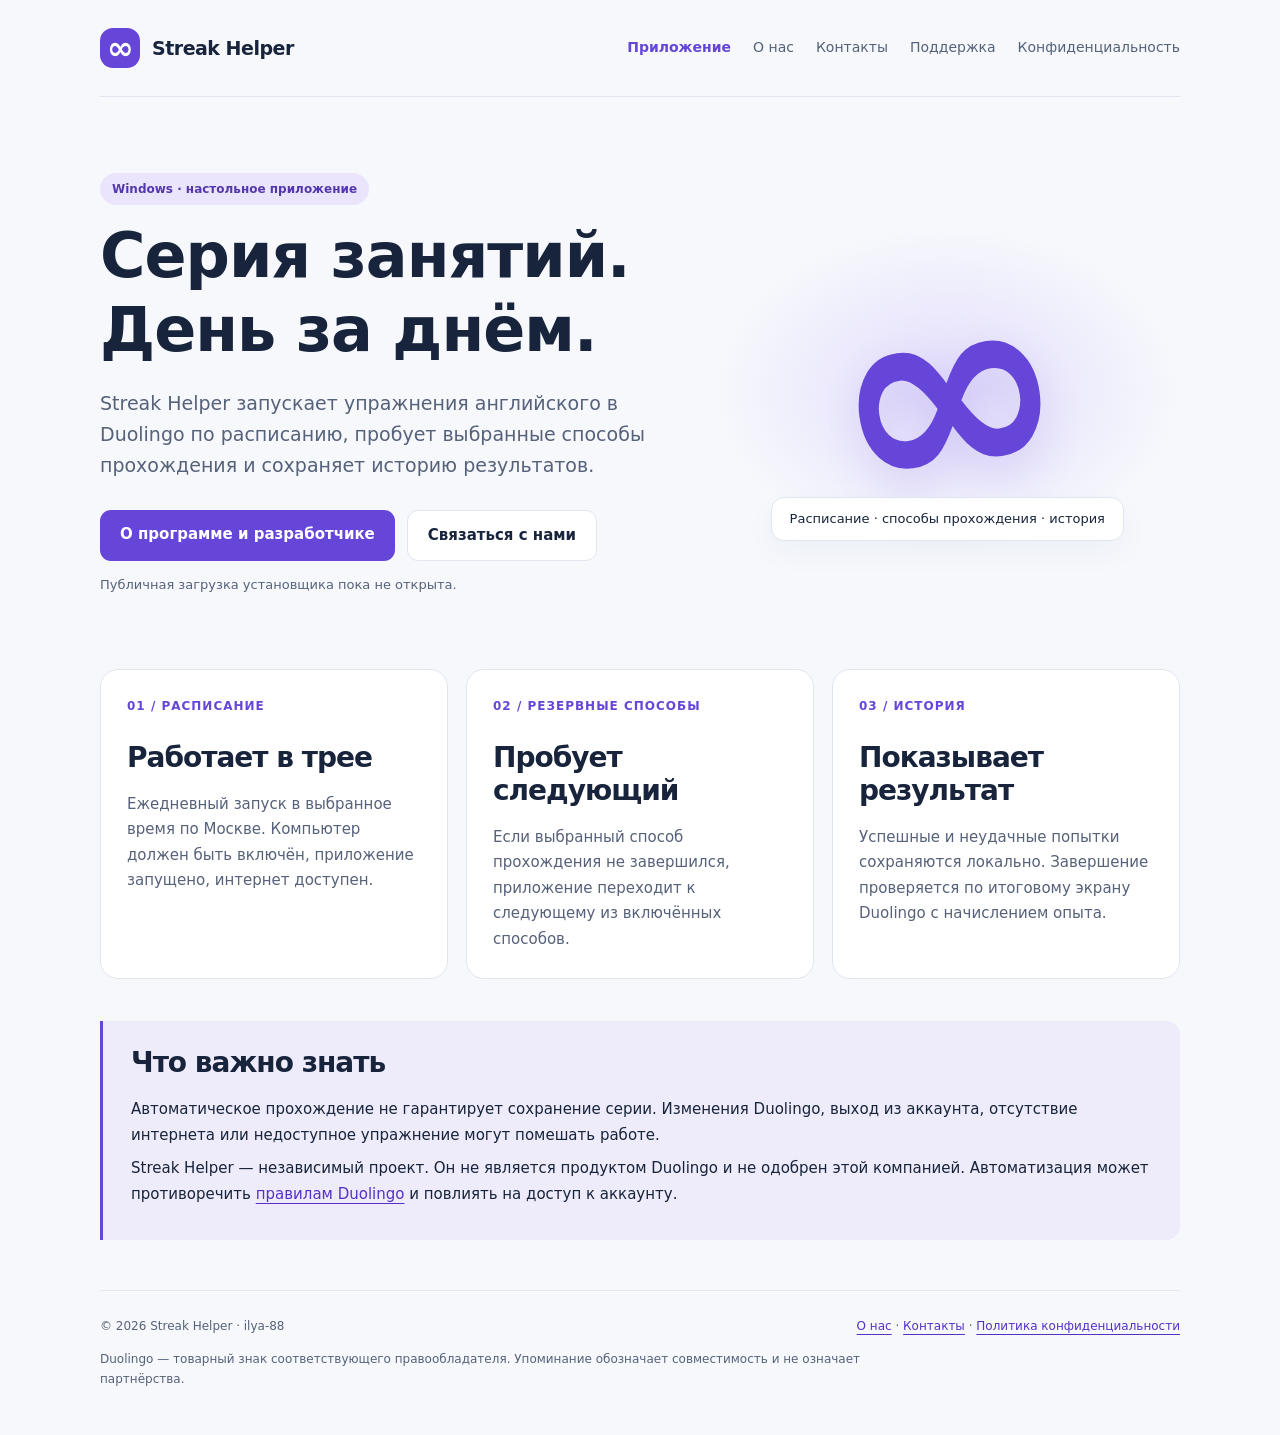
==== index.html @ e92014e6 "Publish Streak Helper website with About and Contacts" ====
<!doctype html>
<html lang="ru">
<head>
  <meta charset="utf-8">
  <meta name="viewport" content="width=device-width, initial-scale=1">
  <meta name="description" content="Streak Helper — настольный помощник для занятий английским в Duolingo. О программе, разработчике и способах связи.">
  <meta name="theme-color" content="#6646d8">
  <title>Streak Helper — помощник для ежедневных занятий</title>
  <link rel="stylesheet" href="styles.css">
</head>
<body>
  <a class="skip" href="#main">К содержимому</a>
  <header class="top">
    <a class="brand" href="./"><span class="mark" aria-hidden="true">∞</span>Streak Helper</a>
    <nav aria-label="Основная навигация">
      <a href="./" aria-current="page">Приложение</a>
      <a href="about.html">О нас</a>
      <a href="contacts.html">Контакты</a>
      <a href="support.html">Поддержка</a>
      <a href="privacy.html">Конфиденциальность</a>
    </nav>
  </header>
  <main id="main">
    <section class="hero">
      <div>
        <span class="pill">Windows · настольное приложение</span>
        <h1>Серия занятий.<br>День за днём.</h1>
        <p class="lead">Streak Helper запускает упражнения английского в Duolingo по расписанию, пробует выбранные способы прохождения и сохраняет историю результатов.</p>
        <div class="actions">
          <a class="button" href="about.html">О программе и разработчике</a>
          <a class="button secondary" href="contacts.html">Связаться с нами</a>
        </div>
        <p class="small">Публичная загрузка установщика пока не открыта.</p>
      </div>
      <div class="art" aria-hidden="true"><span class="infinity">∞</span><span class="art-label">Расписание · способы прохождения · история</span></div>
    </section>
    <section class="grid" aria-label="Возможности приложения">
      <article class="card"><span class="number">01 / РАСПИСАНИЕ</span><h2>Работает в трее</h2><p>Ежедневный запуск в выбранное время по Москве. Компьютер должен быть включён, приложение запущено, интернет доступен.</p></article>
      <article class="card"><span class="number">02 / РЕЗЕРВНЫЕ СПОСОБЫ</span><h2>Пробует следующий</h2><p>Если выбранный способ прохождения не завершился, приложение переходит к следующему из включённых способов.</p></article>
      <article class="card"><span class="number">03 / ИСТОРИЯ</span><h2>Показывает результат</h2><p>Успешные и неудачные попытки сохраняются локально. Завершение проверяется по итоговому экрану Duolingo с начислением опыта.</p></article>
    </section>
    <section class="notice" aria-labelledby="limits">
      <h2 id="limits">Что важно знать</h2>
      <p>Автоматическое прохождение не гарантирует сохранение серии. Изменения Duolingo, выход из аккаунта, отсутствие интернета или недоступное упражнение могут помешать работе.</p>
      <p>Streak Helper — независимый проект. Он не является продуктом Duolingo и не одобрен этой компанией. Автоматизация может противоречить <a href="https://www.duolingo.com/guidelines">правилам Duolingo</a> и повлиять на доступ к аккаунту.</p>
    </section>
  </main>
  <footer>
    <div class="footer-row"><span>© 2026 Streak Helper · ilya-88</span><span><a href="about.html">О нас</a> · <a href="contacts.html">Контакты</a> · <a href="privacy.html">Политика конфиденциальности</a></span></div>
    <p>Duolingo — товарный знак соответствующего правообладателя. Упоминание обозначает совместимость и не означает партнёрства.</p>
  </footer>
</body>
</html>
---- styles.css ----
:root{color-scheme:light;--ink:#17243b;--muted:#56617a;--line:#e0e6f0;--accent:#6646d8;--paper:#f6f8fc;--white:#fff}*{box-sizing:border-box}html{scroll-behavior:smooth}body{margin:0;background:var(--paper);color:var(--ink);font:17px/1.7 system-ui,-apple-system,BlinkMacSystemFont,"Segoe UI",sans-serif}a{color:#5531c6;text-underline-offset:4px}a:hover{color:#35179a}a:focus-visible,summary:focus-visible{outline:3px solid #9079e8;outline-offset:5px}header,main,footer{width:min(1080px,calc(100% - 48px));margin:auto}.top{display:flex;align-items:center;justify-content:space-between;gap:24px;padding:28px 0;border-bottom:1px solid var(--line)}.brand{display:inline-flex;align-items:center;gap:12px;color:var(--ink);font-size:19px;font-weight:750;letter-spacing:-.5px;text-decoration:none}.mark{display:inline-grid;place-items:center;width:40px;height:40px;border-radius:13px;background:var(--accent);color:white;font-size:32px;line-height:1}nav{display:flex;flex-wrap:wrap;gap:22px;font-size:14px}nav a{color:var(--muted);text-decoration:none}nav a[aria-current=page]{color:var(--accent);font-weight:700}.hero{display:grid;grid-template-columns:1.2fr 1fr;align-items:center;gap:56px;padding:76px 0 60px}.eyebrow{text-transform:uppercase;letter-spacing:2px;color:var(--accent);font-size:12px;font-weight:800}h1,h2,h3{line-height:1.18;letter-spacing:-1px}h1{font-size:clamp(36px,5vw,62px);margin:14px 0 22px}h2{font-size:28px;margin:0 0 18px}h3{font-size:20px;margin:0 0 12px;letter-spacing:-.4px}.lead{font-size:19px;color:var(--muted);line-height:1.65}.pill{display:inline-flex;padding:6px 12px;background:#eae5fc;color:#5537ad;border-radius:99px;font-size:12px;font-weight:700}.actions{display:flex;gap:12px;flex-wrap:wrap;margin:28px 0 12px}.button{display:inline-block;background:var(--accent);color:white;padding:12px 20px;border-radius:11px;text-decoration:none;font-weight:650;font-size:15px}.button:hover{background:#5133ba;color:white}.button.secondary{background:#fff;color:var(--ink);border:1px solid var(--line)}.small{font-size:13px;color:var(--muted)}.art{min-height:330px;display:flex;align-items:center;justify-content:center;position:relative;background:radial-gradient(ellipse,#e2dcfc,transparent 70%)}.infinity{font-size:clamp(160px,24vw,280px);font-weight:600;line-height:1;color:var(--accent);text-shadow:0 18px 40px #6646d82b;transform:rotate(-8deg);user-select:none}.art-label{position:absolute;bottom:15px;background:white;border:1px solid var(--line);box-shadow:0 12px 30px #24365b0a;border-radius:13px;padding:10px 18px;font-size:13px}.grid{display:grid;grid-template-columns:repeat(3,1fr);gap:18px;margin-bottom:42px}.card{background:var(--white);border:1px solid var(--line);border-radius:18px;padding:26px}.card p{color:var(--muted);font-size:15px;margin:0}.number{display:block;font-size:12px;letter-spacing:1px;color:var(--accent);margin-bottom:24px;font-weight:800}.notice{padding:25px 28px;border-left:3px solid var(--accent);background:#eeebfa;border-radius:0 14px 14px 0;margin:32px 0 50px}.notice p{margin:8px 0;font-size:15px}.document{max-width:820px;margin:52px auto 70px}.document h1{font-size:clamp(34px,5vw,46px)}.document h2{font-size:24px;margin-top:36px}.document h3{margin-top:22px}.document p,.document li{font-size:16px}.document li{margin-bottom:9px}.document ul,.document ol{padding-left:24px}.document table{width:100%;border-collapse:collapse;font-size:14px}.document th,.document td{text-align:left;border-bottom:1px solid var(--line);padding:14px 12px;vertical-align:top}.document th{background:#efedf9}.table-scroll{overflow:auto}code{background:#e9edf5;padding:2px 5px;border-radius:4px;font-size:.9em;overflow-wrap:anywhere}.toc{padding:22px 26px;background:white;border:1px solid var(--line);border-radius:14px}.toc a{display:inline-block;margin:5px 15px 5px 0;font-size:14px}details{background:white;border:1px solid var(--line);border-radius:12px;padding:18px 22px;margin:12px 0}summary{font-weight:650;cursor:pointer}footer{border-top:1px solid var(--line);padding:25px 0 34px;font-size:12px;color:var(--muted)}.footer-row{display:flex;justify-content:space-between;gap:16px;flex-wrap:wrap}footer p{max-width:820px}.contact-card{margin:28px 0;background:white;border:1px solid var(--line);border-radius:18px;padding:26px}.contact-card p{margin:8px 0}.skip{position:absolute;left:24px;top:-70px;background:white;padding:12px}.skip:focus{top:12px;z-index:2}@media(max-width:720px){header,main,footer{width:calc(100% - 32px)}.top{align-items:flex-start;flex-direction:column;gap:16px;padding:22px 0}nav{gap:18px;font-size:13px}.hero{grid-template-columns:1fr;gap:6px;padding:42px 0 24px}.art{min-height:210px}.infinity{font-size:210px}.art-label{bottom:0}.grid{grid-template-columns:1fr;margin-top:32px}.number{margin-bottom:12px}.document{margin-top:32px}.document th,.document td{padding:10px 8px}.notice{padding:18px 20px}}

.web-ad{padding:22px 24px;margin:36px 0;background:#fff;border:1px solid var(--line);border-radius:16px}.ad-label{display:block;margin:0 0 14px;color:var(--muted);font-size:12px;letter-spacing:.03em}.web-ad>div{min-height:250px;width:100%;overflow:hidden}.web-ad .small{margin-bottom:0}.partner-card{background:#fff9df;border:1px solid #e9d888;border-radius:16px;padding:28px;margin:36px 0}.partner-card p{max-width:760px}.partner-button{background:#ffe35a;color:#242015;border:1px solid #dfc64b}.partner-button:hover{background:#ffeb88;color:#242015}@media(max-width:720px){.web-ad,.partner-card{padding:20px}.web-ad>div{min-height:250px}}

.partner-resources{margin:42px 0}.partner-resources>p{color:var(--muted);font-size:15px}.partner-grid{display:grid;grid-template-columns:repeat(3,minmax(0,1fr));gap:18px}.partner-grid .partner-card{display:flex;flex-direction:column;margin:0;padding:24px}.partner-card h3{font-size:23px}.partner-card p{font-size:14px;line-height:1.65;flex:1}.partner-card .button{text-align:center;font-size:14px;padding:11px 12px}.partner-search{padding:26px;background:#fff;border:1px solid var(--line);border-radius:16px;margin-top:22px}.partner-search label{display:block;margin-bottom:8px;font-size:14px}.search-row{display:flex;gap:12px}.search-row input{flex:1;min-width:100px;border:1px solid #bfc8d8;border-radius:10px;padding:12px;font:inherit}.search-row button{font:inherit;border:0;cursor:pointer}@media(max-width:850px){.partner-grid{grid-template-columns:1fr}.search-row{flex-direction:column}.partner-grid .partner-card{padding:22px}}

.top{flex-wrap:wrap}.top>nav{row-gap:10px}.contact-card h2{margin-top:0}.document .notice h2{margin-top:0}
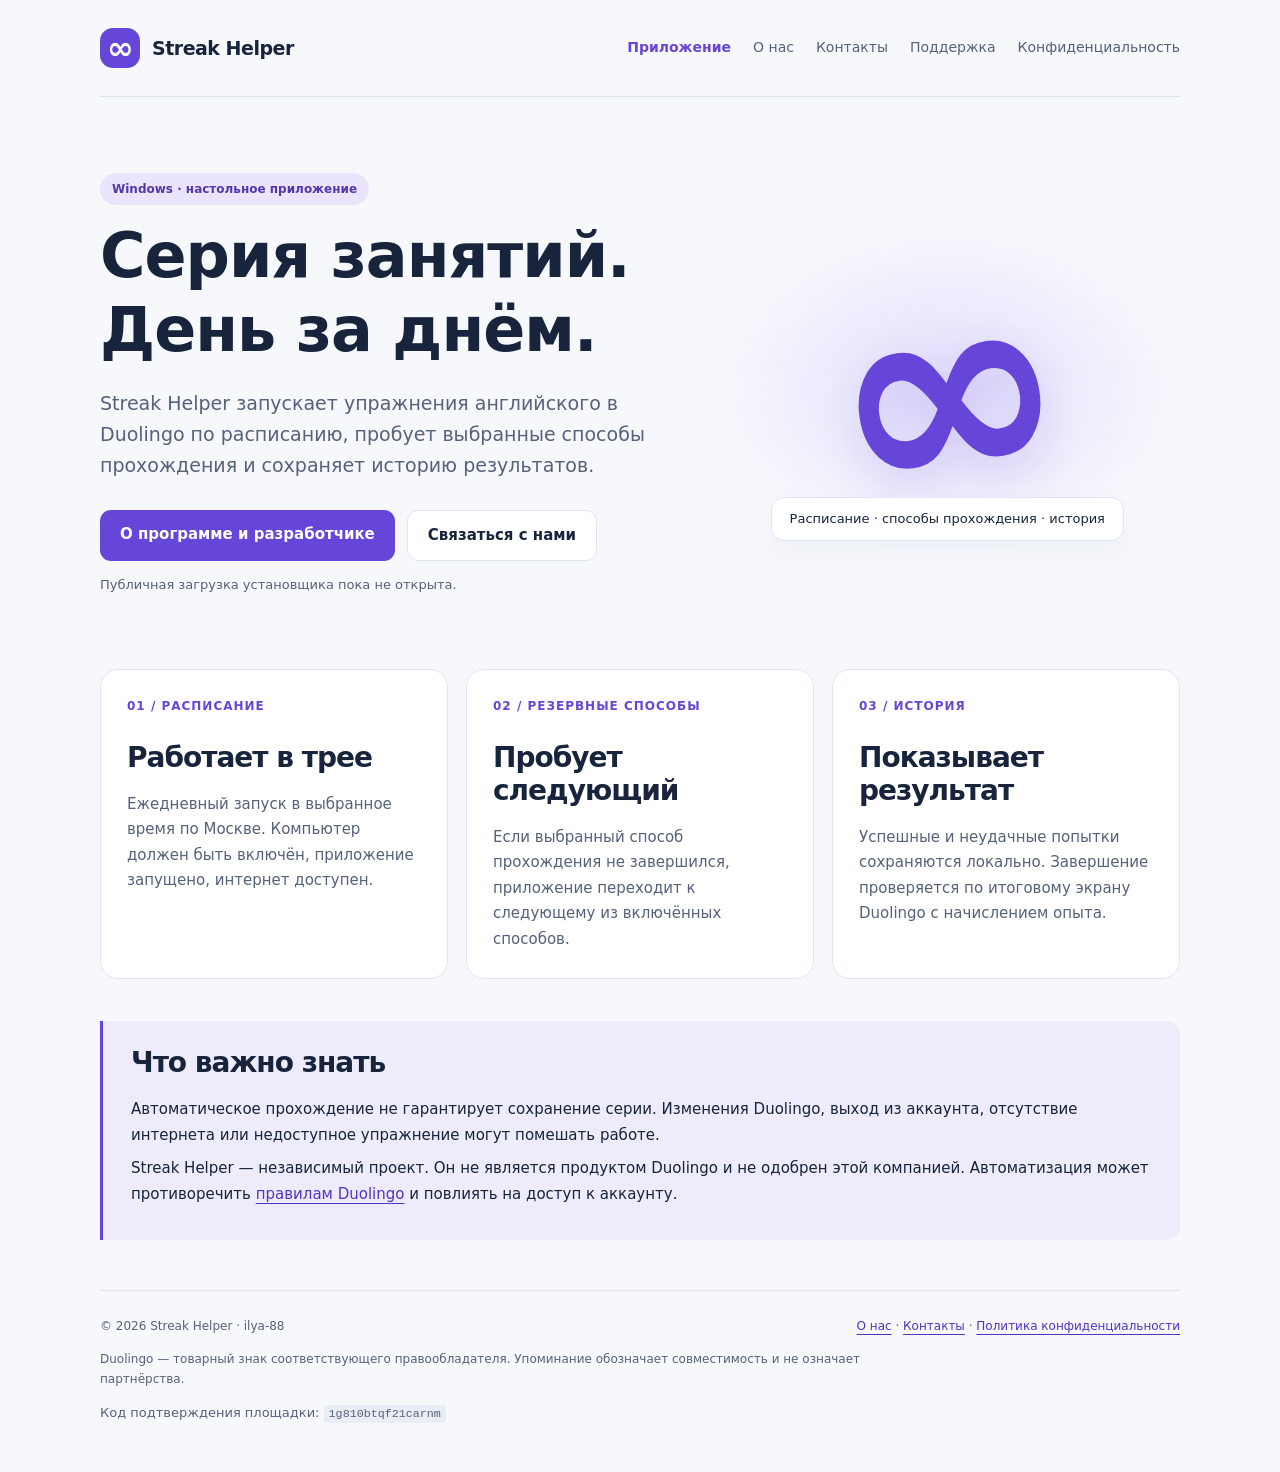
==== commit 4d562c2e: "Add site verification code" ====
--- a/index.html
+++ b/index.html
@@ -48,6 +48,7 @@
   <footer>
     <div class="footer-row"><span>© 2026 Streak Helper · ilya-88</span><span><a href="about.html">О нас</a> · <a href="contacts.html">Контакты</a> · <a href="privacy.html">Политика конфиденциальности</a></span></div>
     <p>Duolingo — товарный знак соответствующего правообладателя. Упоминание обозначает совместимость и не означает партнёрства.</p>
+    <p class="small" id="site-verification">Код подтверждения площадки: <code>1g810btqf21carnm</code></p>
   </footer>
 </body>
 </html>
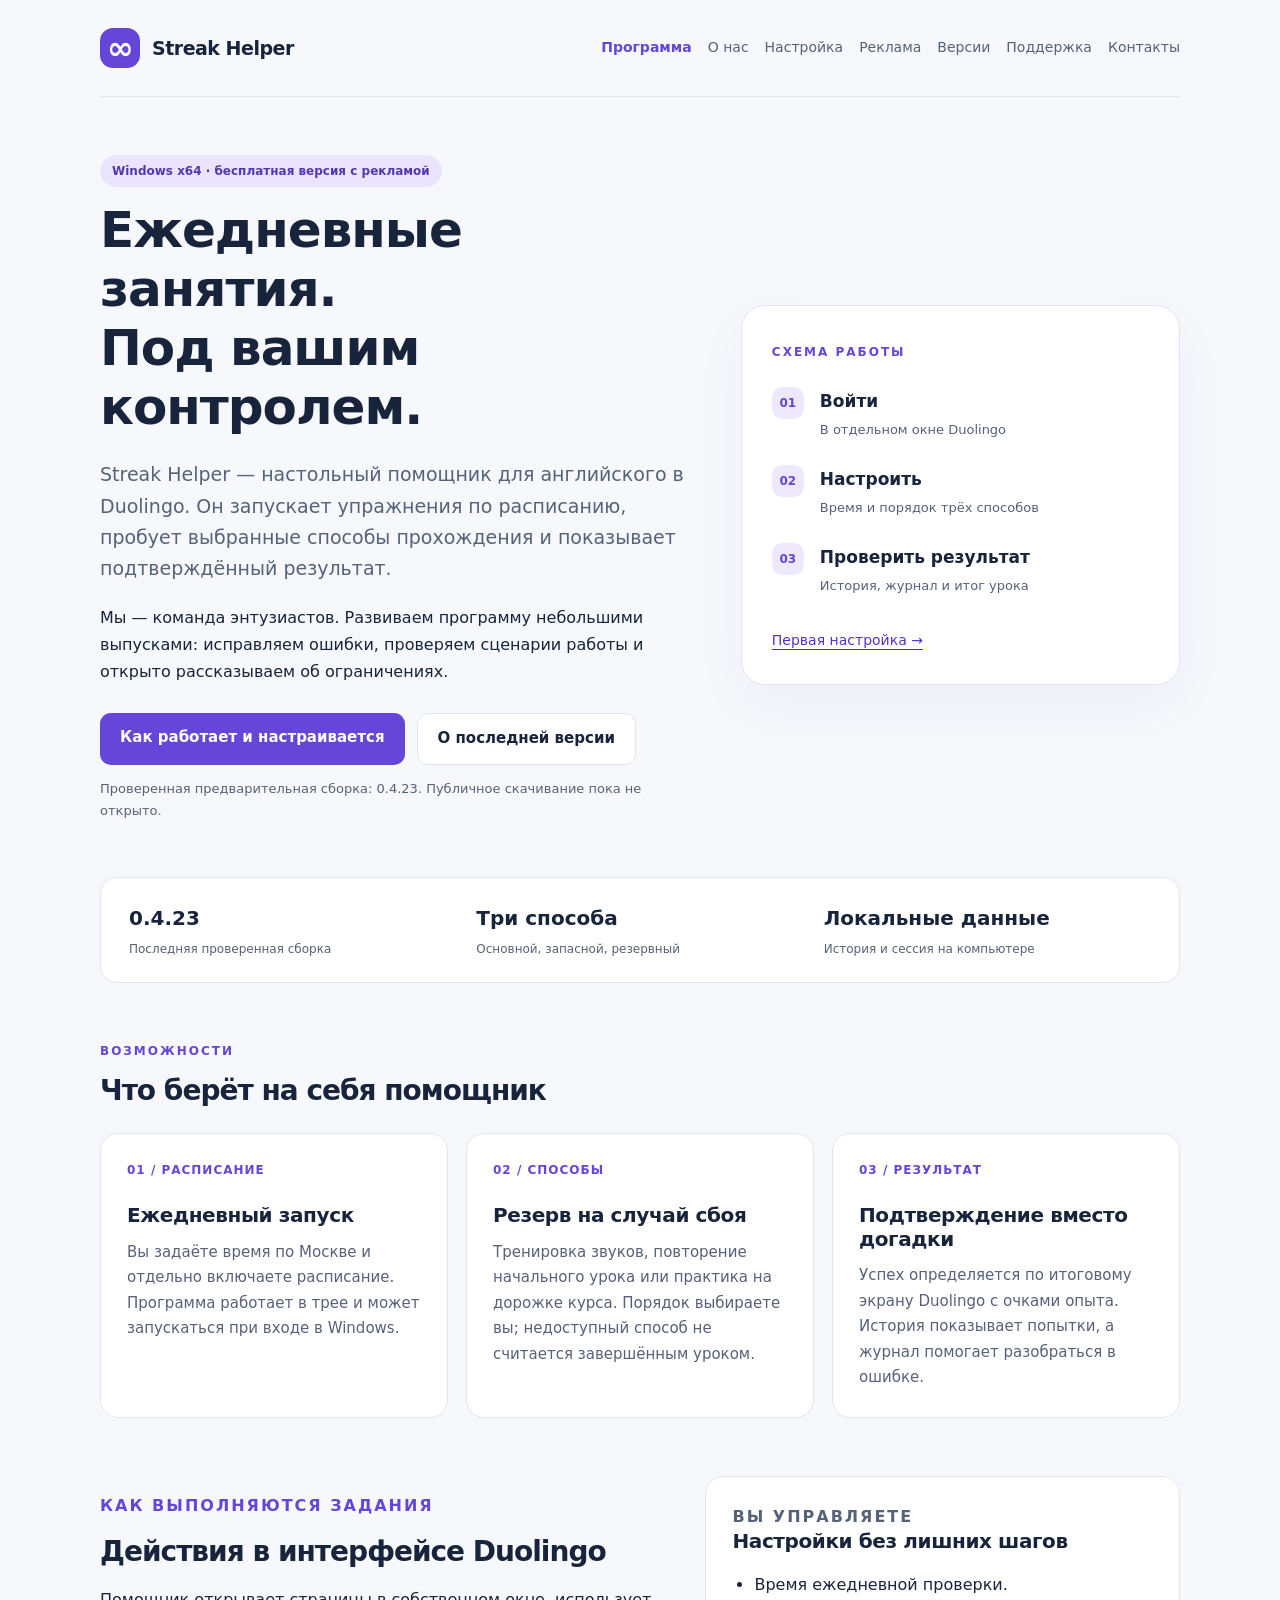
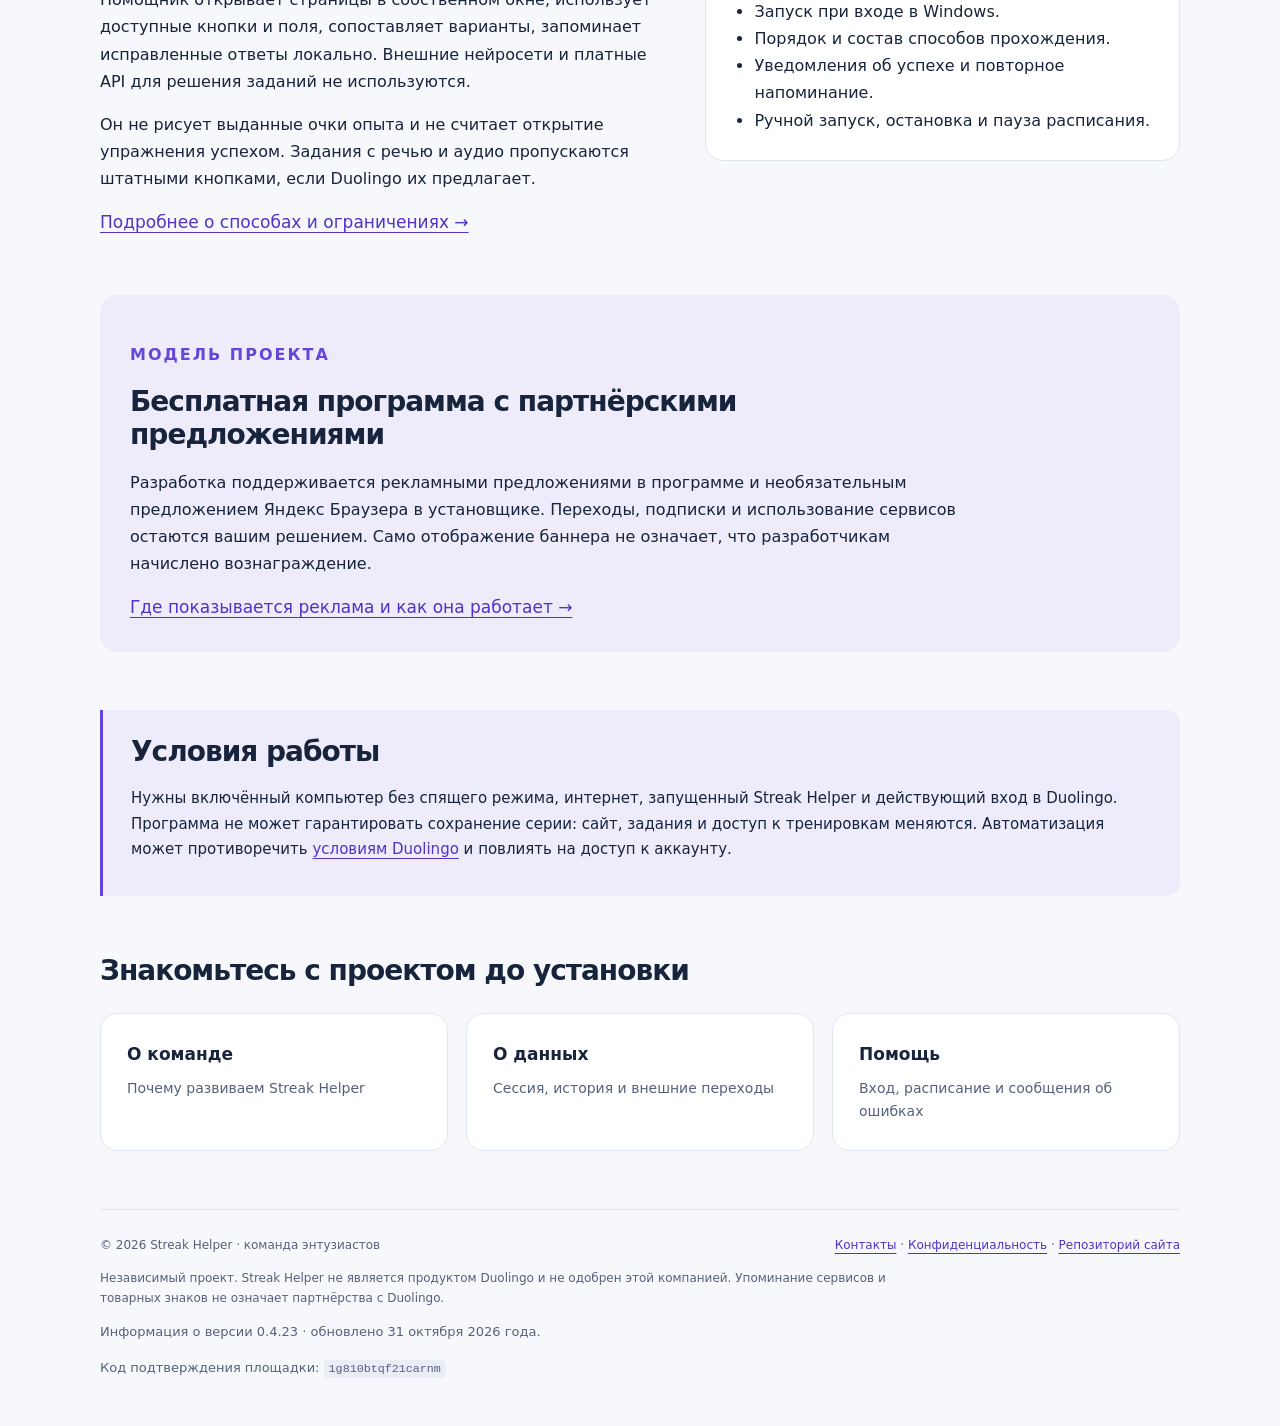
==== commit f7c3cefc: "Explain Streak Helper, setup, advertising and 0.4.23 release status Expand the project and team desc" ====
--- a/index.html
+++ b/index.html
@@ -1,54 +1,11 @@
 <!doctype html>
-<html lang="ru">
-<head>
-  <meta charset="utf-8">
-  <meta name="viewport" content="width=device-width, initial-scale=1">
-  <meta name="description" content="Streak Helper — настольный помощник для занятий английским в Duolingo. О программе, разработчике и способах связи.">
-  <meta name="theme-color" content="#6646d8">
-  <title>Streak Helper — помощник для ежедневных занятий</title>
-  <link rel="stylesheet" href="styles.css">
-</head>
-<body>
-  <a class="skip" href="#main">К содержимому</a>
-  <header class="top">
-    <a class="brand" href="./"><span class="mark" aria-hidden="true">∞</span>Streak Helper</a>
-    <nav aria-label="Основная навигация">
-      <a href="./" aria-current="page">Приложение</a>
-      <a href="about.html">О нас</a>
-      <a href="contacts.html">Контакты</a>
-      <a href="support.html">Поддержка</a>
-      <a href="privacy.html">Конфиденциальность</a>
-    </nav>
-  </header>
-  <main id="main">
-    <section class="hero">
-      <div>
-        <span class="pill">Windows · настольное приложение</span>
-        <h1>Серия занятий.<br>День за днём.</h1>
-        <p class="lead">Streak Helper запускает упражнения английского в Duolingo по расписанию, пробует выбранные способы прохождения и сохраняет историю результатов.</p>
-        <div class="actions">
-          <a class="button" href="about.html">О программе и разработчике</a>
-          <a class="button secondary" href="contacts.html">Связаться с нами</a>
-        </div>
-        <p class="small">Публичная загрузка установщика пока не открыта.</p>
-      </div>
-      <div class="art" aria-hidden="true"><span class="infinity">∞</span><span class="art-label">Расписание · способы прохождения · история</span></div>
-    </section>
-    <section class="grid" aria-label="Возможности приложения">
-      <article class="card"><span class="number">01 / РАСПИСАНИЕ</span><h2>Работает в трее</h2><p>Ежедневный запуск в выбранное время по Москве. Компьютер должен быть включён, приложение запущено, интернет доступен.</p></article>
-      <article class="card"><span class="number">02 / РЕЗЕРВНЫЕ СПОСОБЫ</span><h2>Пробует следующий</h2><p>Если выбранный способ прохождения не завершился, приложение переходит к следующему из включённых способов.</p></article>
-      <article class="card"><span class="number">03 / ИСТОРИЯ</span><h2>Показывает результат</h2><p>Успешные и неудачные попытки сохраняются локально. Завершение проверяется по итоговому экрану Duolingo с начислением опыта.</p></article>
-    </section>
-    <section class="notice" aria-labelledby="limits">
-      <h2 id="limits">Что важно знать</h2>
-      <p>Автоматическое прохождение не гарантирует сохранение серии. Изменения Duolingo, выход из аккаунта, отсутствие интернета или недоступное упражнение могут помешать работе.</p>
-      <p>Streak Helper — независимый проект. Он не является продуктом Duolingo и не одобрен этой компанией. Автоматизация может противоречить <a href="https://www.duolingo.com/guidelines">правилам Duolingo</a> и повлиять на доступ к аккаунту.</p>
-    </section>
-  </main>
-  <footer>
-    <div class="footer-row"><span>© 2026 Streak Helper · ilya-88</span><span><a href="about.html">О нас</a> · <a href="contacts.html">Контакты</a> · <a href="privacy.html">Политика конфиденциальности</a></span></div>
-    <p>Duolingo — товарный знак соответствующего правообладателя. Упоминание обозначает совместимость и не означает партнёрства.</p>
-    <p class="small" id="site-verification">Код подтверждения площадки: <code>1g810btqf21carnm</code></p>
-  </footer>
-</body>
-</html>
+<html lang="ru"><head><meta charset="utf-8"><meta name="viewport" content="width=device-width,initial-scale=1"><meta name="description" content="Streak Helper для Windows: расписание Duolingo, три способа прохождения, история результатов, настройки и прозрачное описание рекламы."><meta name="theme-color" content="#6646d8"><title>Помощник для ежедневных занятий — Streak Helper</title><link rel="canonical" href="https://streak-helper-windows.github.io/"><link rel="stylesheet" href="styles.css"></head>
+<body><a class="skip" href="#main">К содержимому</a><header class="top"><a class="brand" href="./"><span class="mark" aria-hidden="true">∞</span>Streak Helper</a><nav aria-label="Основная навигация"><a href="./" aria-current="page">Программа</a><a href="about.html">О нас</a><a href="guide.html">Настройка</a><a href="ads.html">Реклама</a><a href="releases.html">Версии</a><a href="support.html">Поддержка</a><a href="contacts.html">Контакты</a></nav></header>
+<main id="main">
+<section class="hero"><div><span class="pill">Windows x64 · бесплатная версия с рекламой</span><h1>Ежедневные занятия.<br>Под вашим контролем.</h1><p class="lead">Streak Helper — настольный помощник для английского в Duolingo. Он запускает упражнения по расписанию, пробует выбранные способы прохождения и показывает подтверждённый результат.</p><p>Мы — команда энтузиастов. Развиваем программу небольшими выпусками: исправляем ошибки, проверяем сценарии работы и открыто рассказываем об ограничениях.</p><div class="actions"><a class="button" href="guide.html">Как работает и настраивается</a><a class="button secondary" href="releases.html">О последней версии</a></div><p class="small">Проверенная предварительная сборка: 0.4.23. Публичное скачивание пока не открыто.</p></div><div class="flow-card"><span class="eyebrow">Схема работы</span><ol class="flow"><li><strong>Войти</strong><span>В отдельном окне Duolingo</span></li><li><strong>Настроить</strong><span>Время и порядок трёх способов</span></li><li><strong>Проверить результат</strong><span>История, журнал и итог урока</span></li></ol><a href="guide.html#first-run">Первая настройка →</a></div></section>
+<section class="status-strip" aria-label="Статус проекта"><div><strong>0.4.23</strong><span>Последняя проверенная сборка</span></div><div><strong>Три способа</strong><span>Основной, запасной, резервный</span></div><div><strong>Локальные данные</strong><span>История и сессия на компьютере</span></div></section>
+<section class="section"><p class="eyebrow">Возможности</p><h2>Что берёт на себя помощник</h2><div class="grid"><article class="card"><span class="number">01 / РАСПИСАНИЕ</span><h3>Ежедневный запуск</h3><p>Вы задаёте время по Москве и отдельно включаете расписание. Программа работает в трее и может запускаться при входе в Windows.</p></article><article class="card"><span class="number">02 / СПОСОБЫ</span><h3>Резерв на случай сбоя</h3><p>Тренировка звуков, повторение начального урока или практика на дорожке курса. Порядок выбираете вы; недоступный способ не считается завершённым уроком.</p></article><article class="card"><span class="number">03 / РЕЗУЛЬТАТ</span><h3>Подтверждение вместо догадки</h3><p>Успех определяется по итоговому экрану Duolingo с очками опыта. История показывает попытки, а журнал помогает разобраться в ошибке.</p></article></div></section>
+<section class="split-section section"><div><p class="eyebrow">Как выполняются задания</p><h2>Действия в интерфейсе Duolingo</h2><p>Помощник открывает страницы в собственном окне, использует доступные кнопки и поля, сопоставляет варианты, запоминает исправленные ответы локально. Внешние нейросети и платные API для решения заданий не используются.</p><p>Он не рисует выданные очки опыта и не считает открытие упражнения успехом. Задания с речью и аудио пропускаются штатными кнопками, если Duolingo их предлагает.</p><a href="guide.html#methods">Подробнее о способах и ограничениях →</a></div><div class="card"><p class="eyebrow">Вы управляете</p><h3>Настройки без лишних шагов</h3><ul><li>Время ежедневной проверки.</li><li>Запуск при входе в Windows.</li><li>Порядок и состав способов прохождения.</li><li>Уведомления об успехе и повторное напоминание.</li><li>Ручной запуск, остановка и пауза расписания.</li></ul></div></section>
+<section class="section funding"><p class="eyebrow">Модель проекта</p><h2>Бесплатная программа с партнёрскими предложениями</h2><p>Разработка поддерживается рекламными предложениями в программе и необязательным предложением Яндекс Браузера в установщике. Переходы, подписки и использование сервисов остаются вашим решением. Само отображение баннера не означает, что разработчикам начислено вознаграждение.</p><a href="ads.html">Где показывается реклама и как она работает →</a></section>
+<aside class="notice"><h2>Условия работы</h2><p>Нужны включённый компьютер без спящего режима, интернет, запущенный Streak Helper и действующий вход в Duolingo. Программа не может гарантировать сохранение серии: сайт, задания и доступ к тренировкам меняются. Автоматизация может противоречить <a href="https://www.duolingo.com/terms">условиям Duolingo</a> и повлиять на доступ к аккаунту.</p></aside><section class="section"><h2>Знакомьтесь с проектом до установки</h2><div class="link-grid"><a class="card" href="about.html"><strong>О команде</strong><span>Почему развиваем Streak Helper</span></a><a class="card" href="privacy.html"><strong>О данных</strong><span>Сессия, история и внешние переходы</span></a><a class="card" href="support.html"><strong>Помощь</strong><span>Вход, расписание и сообщения об ошибках</span></a></div></section></main>
+<footer><div class="footer-row"><span>© 2026 Streak Helper · команда энтузиастов</span><span><a href="contacts.html">Контакты</a> · <a href="privacy.html">Конфиденциальность</a> · <a href="https://github.com/streak-helper-windows/streak-helper-windows.github.io">Репозиторий сайта</a></span></div><p>Независимый проект. Streak Helper не является продуктом Duolingo и не одобрен этой компанией. Упоминание сервисов и товарных знаков не означает партнёрства с Duolingo.</p><p class="small">Информация о версии 0.4.23 · обновлено 31 октября 2026 года.</p><p class="small" id="site-verification">Код подтверждения площадки: <code>1g810btqf21carnm</code></p></footer></body></html>
--- a/styles.css
+++ b/styles.css
@@ -1,7 +1,4 @@
 :root{color-scheme:light;--ink:#17243b;--muted:#56617a;--line:#e0e6f0;--accent:#6646d8;--paper:#f6f8fc;--white:#fff}*{box-sizing:border-box}html{scroll-behavior:smooth}body{margin:0;background:var(--paper);color:var(--ink);font:17px/1.7 system-ui,-apple-system,BlinkMacSystemFont,"Segoe UI",sans-serif}a{color:#5531c6;text-underline-offset:4px}a:hover{color:#35179a}a:focus-visible,summary:focus-visible{outline:3px solid #9079e8;outline-offset:5px}header,main,footer{width:min(1080px,calc(100% - 48px));margin:auto}.top{display:flex;align-items:center;justify-content:space-between;gap:24px;padding:28px 0;border-bottom:1px solid var(--line)}.brand{display:inline-flex;align-items:center;gap:12px;color:var(--ink);font-size:19px;font-weight:750;letter-spacing:-.5px;text-decoration:none}.mark{display:inline-grid;place-items:center;width:40px;height:40px;border-radius:13px;background:var(--accent);color:white;font-size:32px;line-height:1}nav{display:flex;flex-wrap:wrap;gap:22px;font-size:14px}nav a{color:var(--muted);text-decoration:none}nav a[aria-current=page]{color:var(--accent);font-weight:700}.hero{display:grid;grid-template-columns:1.2fr 1fr;align-items:center;gap:56px;padding:76px 0 60px}.eyebrow{text-transform:uppercase;letter-spacing:2px;color:var(--accent);font-size:12px;font-weight:800}h1,h2,h3{line-height:1.18;letter-spacing:-1px}h1{font-size:clamp(36px,5vw,62px);margin:14px 0 22px}h2{font-size:28px;margin:0 0 18px}h3{font-size:20px;margin:0 0 12px;letter-spacing:-.4px}.lead{font-size:19px;color:var(--muted);line-height:1.65}.pill{display:inline-flex;padding:6px 12px;background:#eae5fc;color:#5537ad;border-radius:99px;font-size:12px;font-weight:700}.actions{display:flex;gap:12px;flex-wrap:wrap;margin:28px 0 12px}.button{display:inline-block;background:var(--accent);color:white;padding:12px 20px;border-radius:11px;text-decoration:none;font-weight:650;font-size:15px}.button:hover{background:#5133ba;color:white}.button.secondary{background:#fff;color:var(--ink);border:1px solid var(--line)}.small{font-size:13px;color:var(--muted)}.art{min-height:330px;display:flex;align-items:center;justify-content:center;position:relative;background:radial-gradient(ellipse,#e2dcfc,transparent 70%)}.infinity{font-size:clamp(160px,24vw,280px);font-weight:600;line-height:1;color:var(--accent);text-shadow:0 18px 40px #6646d82b;transform:rotate(-8deg);user-select:none}.art-label{position:absolute;bottom:15px;background:white;border:1px solid var(--line);box-shadow:0 12px 30px #24365b0a;border-radius:13px;padding:10px 18px;font-size:13px}.grid{display:grid;grid-template-columns:repeat(3,1fr);gap:18px;margin-bottom:42px}.card{background:var(--white);border:1px solid var(--line);border-radius:18px;padding:26px}.card p{color:var(--muted);font-size:15px;margin:0}.number{display:block;font-size:12px;letter-spacing:1px;color:var(--accent);margin-bottom:24px;font-weight:800}.notice{padding:25px 28px;border-left:3px solid var(--accent);background:#eeebfa;border-radius:0 14px 14px 0;margin:32px 0 50px}.notice p{margin:8px 0;font-size:15px}.document{max-width:820px;margin:52px auto 70px}.document h1{font-size:clamp(34px,5vw,46px)}.document h2{font-size:24px;margin-top:36px}.document h3{margin-top:22px}.document p,.document li{font-size:16px}.document li{margin-bottom:9px}.document ul,.document ol{padding-left:24px}.document table{width:100%;border-collapse:collapse;font-size:14px}.document th,.document td{text-align:left;border-bottom:1px solid var(--line);padding:14px 12px;vertical-align:top}.document th{background:#efedf9}.table-scroll{overflow:auto}code{background:#e9edf5;padding:2px 5px;border-radius:4px;font-size:.9em;overflow-wrap:anywhere}.toc{padding:22px 26px;background:white;border:1px solid var(--line);border-radius:14px}.toc a{display:inline-block;margin:5px 15px 5px 0;font-size:14px}details{background:white;border:1px solid var(--line);border-radius:12px;padding:18px 22px;margin:12px 0}summary{font-weight:650;cursor:pointer}footer{border-top:1px solid var(--line);padding:25px 0 34px;font-size:12px;color:var(--muted)}.footer-row{display:flex;justify-content:space-between;gap:16px;flex-wrap:wrap}footer p{max-width:820px}.contact-card{margin:28px 0;background:white;border:1px solid var(--line);border-radius:18px;padding:26px}.contact-card p{margin:8px 0}.skip{position:absolute;left:24px;top:-70px;background:white;padding:12px}.skip:focus{top:12px;z-index:2}@media(max-width:720px){header,main,footer{width:calc(100% - 32px)}.top{align-items:flex-start;flex-direction:column;gap:16px;padding:22px 0}nav{gap:18px;font-size:13px}.hero{grid-template-columns:1fr;gap:6px;padding:42px 0 24px}.art{min-height:210px}.infinity{font-size:210px}.art-label{bottom:0}.grid{grid-template-columns:1fr;margin-top:32px}.number{margin-bottom:12px}.document{margin-top:32px}.document th,.document td{padding:10px 8px}.notice{padding:18px 20px}}
 
-.web-ad{padding:22px 24px;margin:36px 0;background:#fff;border:1px solid var(--line);border-radius:16px}.ad-label{display:block;margin:0 0 14px;color:var(--muted);font-size:12px;letter-spacing:.03em}.web-ad>div{min-height:250px;width:100%;overflow:hidden}.web-ad .small{margin-bottom:0}.partner-card{background:#fff9df;border:1px solid #e9d888;border-radius:16px;padding:28px;margin:36px 0}.partner-card p{max-width:760px}.partner-button{background:#ffe35a;color:#242015;border:1px solid #dfc64b}.partner-button:hover{background:#ffeb88;color:#242015}@media(max-width:720px){.web-ad,.partner-card{padding:20px}.web-ad>div{min-height:250px}}
 
-.partner-resources{margin:42px 0}.partner-resources>p{color:var(--muted);font-size:15px}.partner-grid{display:grid;grid-template-columns:repeat(3,minmax(0,1fr));gap:18px}.partner-grid .partner-card{display:flex;flex-direction:column;margin:0;padding:24px}.partner-card h3{font-size:23px}.partner-card p{font-size:14px;line-height:1.65;flex:1}.partner-card .button{text-align:center;font-size:14px;padding:11px 12px}.partner-search{padding:26px;background:#fff;border:1px solid var(--line);border-radius:16px;margin-top:22px}.partner-search label{display:block;margin-bottom:8px;font-size:14px}.search-row{display:flex;gap:12px}.search-row input{flex:1;min-width:100px;border:1px solid #bfc8d8;border-radius:10px;padding:12px;font:inherit}.search-row button{font:inherit;border:0;cursor:pointer}@media(max-width:850px){.partner-grid{grid-template-columns:1fr}.search-row{flex-direction:column}.partner-grid .partner-card{padding:22px}}
-
-.top{flex-wrap:wrap}.top>nav{row-gap:10px}.contact-card h2{margin-top:0}.document .notice h2{margin-top:0}
+.top{flex-wrap:wrap;align-items:center}.top>nav{gap:10px 16px;max-width:760px}.hero{grid-template-columns:1.35fr 1fr;gap:48px;padding:58px 0 42px}.hero h1{font-size:clamp(36px,4.2vw,50px)}.hero p:not(.lead):not(.small){font-size:16px}.flow-card{background:#fff;border:1px solid var(--line);border-radius:24px;padding:30px;box-shadow:0 20px 55px #3720650a}.flow{list-style:none;padding:0;margin:22px 0 28px;counter-reset:step}.flow li{counter-increment:step;position:relative;padding:0 0 24px 48px}.flow li:last-child{padding-bottom:0}.flow li:before{content:counter(step,decimal-leading-zero);position:absolute;left:0;top:0;background:#ede8fc;color:var(--accent);width:32px;height:32px;display:grid;place-items:center;border-radius:10px;font-size:12px;font-weight:750}.flow strong,.flow span{display:block}.flow span{font-size:13px;color:var(--muted);margin-top:3px}.flow-card>a{font-size:14px}.status-strip{display:grid;grid-template-columns:repeat(3,1fr);background:#fff;border:1px solid var(--line);border-radius:16px;padding:23px 28px;gap:20px}.status-strip strong,.status-strip span{display:block}.status-strip strong{font-size:20px}.status-strip span{font-size:12px;color:var(--muted);margin-top:4px}.section{margin:58px 0}.section .grid{margin:26px 0 0}.section h2{max-width:800px}.section p{max-width:850px}.split-section{display:grid;grid-template-columns:1.2fr 1fr;gap:36px;align-items:start}.split-section p,.split-section li,.funding p{font-size:16px}.split-section ul{padding-left:22px;margin-bottom:0}.funding{background:#eeebfa;padding:30px;border-radius:18px}.link-grid{display:grid;grid-template-columns:repeat(3,minmax(0,1fr));gap:18px;margin-top:26px}.link-grid>a{text-decoration:none;color:var(--ink);transition:border-color .15s}.link-grid>a:hover{border-color:var(--accent)}.link-grid strong,.link-grid span{display:block}.link-grid span{margin-top:8px;font-size:14px;color:var(--muted)}.document{max-width:860px}.document h1{overflow-wrap:break-word}.document .notice h2,.contact-card h2{margin-top:0}.document .lead{font-size:19px}.toc{gap:8px 18px;display:flex;flex-wrap:wrap}.toc a{margin:0}.release-state{display:flex;flex-direction:column;gap:8px;background:#eeebfa;border:1px solid #d8cff8;border-radius:14px;padding:22px;margin:26px 0}.release-state span{font-size:14px;color:var(--muted)}td{min-width:160px}footer a{overflow-wrap:anywhere}.table-scroll{max-width:100%}.skip:focus{position:fixed}li strong{font-weight:680}@media(max-width:850px){.top>nav{max-width:none}.hero{grid-template-columns:1fr;gap:28px}.flow-card{max-width:600px}.split-section{grid-template-columns:1fr}.link-grid{grid-template-columns:1fr}}@media(max-width:600px){.hero{padding-top:34px}.hero h1{font-size:38px}.status-strip{grid-template-columns:1fr;padding:22px}.status-strip>div+div{border-top:1px solid var(--line);padding-top:14px}.section{margin:38px 0}.flow-card,.funding{padding:23px}.top>nav{font-size:13px;gap:10px 16px}.document .lead{font-size:18px}.document{margin-top:32px}.button{padding:11px 16px}.grid{grid-template-columns:1fr}.table-scroll{margin-right:0}}
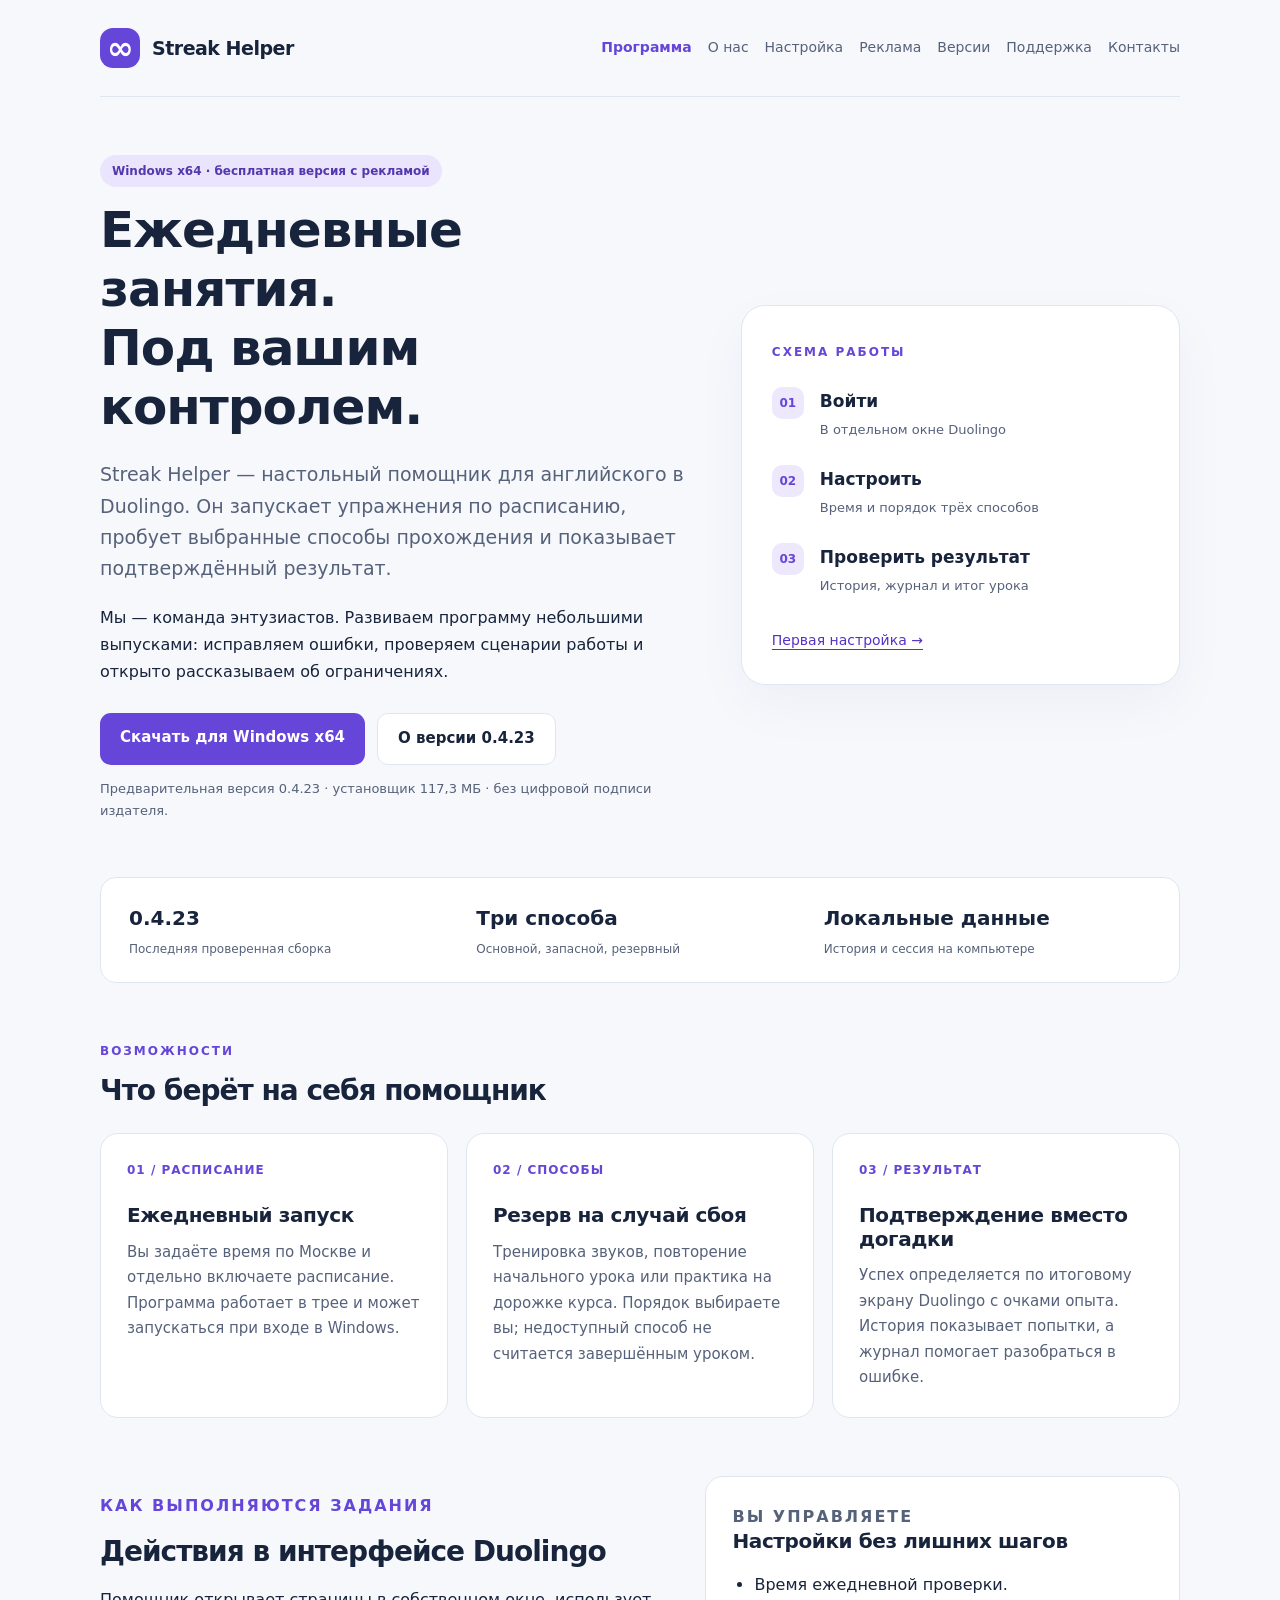
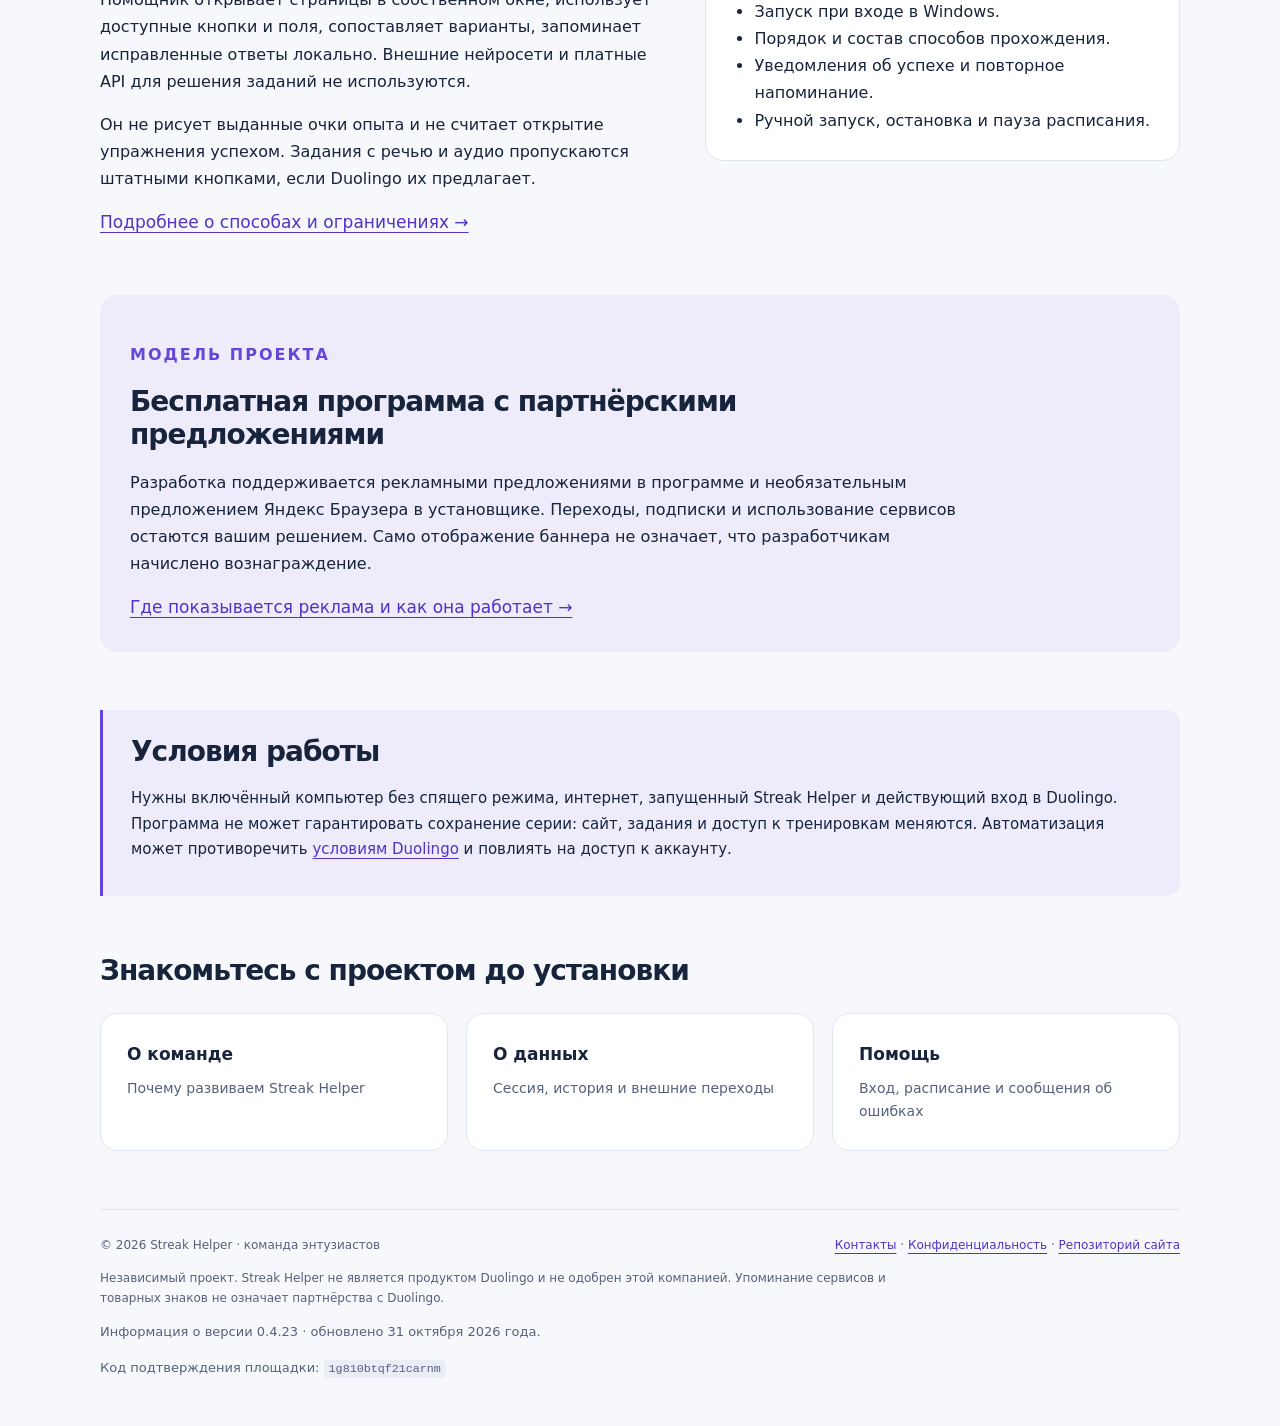
==== commit 91ffe719: "Link public Windows 0.4.23 prerelease and installer Add the verified GitHub Releases installer and c" ====
--- a/index.html
+++ b/index.html
@@ -2,7 +2,7 @@
 <html lang="ru"><head><meta charset="utf-8"><meta name="viewport" content="width=device-width,initial-scale=1"><meta name="description" content="Streak Helper для Windows: расписание Duolingo, три способа прохождения, история результатов, настройки и прозрачное описание рекламы."><meta name="theme-color" content="#6646d8"><title>Помощник для ежедневных занятий — Streak Helper</title><link rel="canonical" href="https://streak-helper-windows.github.io/"><link rel="stylesheet" href="styles.css"></head>
 <body><a class="skip" href="#main">К содержимому</a><header class="top"><a class="brand" href="./"><span class="mark" aria-hidden="true">∞</span>Streak Helper</a><nav aria-label="Основная навигация"><a href="./" aria-current="page">Программа</a><a href="about.html">О нас</a><a href="guide.html">Настройка</a><a href="ads.html">Реклама</a><a href="releases.html">Версии</a><a href="support.html">Поддержка</a><a href="contacts.html">Контакты</a></nav></header>
 <main id="main">
-<section class="hero"><div><span class="pill">Windows x64 · бесплатная версия с рекламой</span><h1>Ежедневные занятия.<br>Под вашим контролем.</h1><p class="lead">Streak Helper — настольный помощник для английского в Duolingo. Он запускает упражнения по расписанию, пробует выбранные способы прохождения и показывает подтверждённый результат.</p><p>Мы — команда энтузиастов. Развиваем программу небольшими выпусками: исправляем ошибки, проверяем сценарии работы и открыто рассказываем об ограничениях.</p><div class="actions"><a class="button" href="guide.html">Как работает и настраивается</a><a class="button secondary" href="releases.html">О последней версии</a></div><p class="small">Проверенная предварительная сборка: 0.4.23. Публичное скачивание пока не открыто.</p></div><div class="flow-card"><span class="eyebrow">Схема работы</span><ol class="flow"><li><strong>Войти</strong><span>В отдельном окне Duolingo</span></li><li><strong>Настроить</strong><span>Время и порядок трёх способов</span></li><li><strong>Проверить результат</strong><span>История, журнал и итог урока</span></li></ol><a href="guide.html#first-run">Первая настройка →</a></div></section>
+<section class="hero"><div><span class="pill">Windows x64 · бесплатная версия с рекламой</span><h1>Ежедневные занятия.<br>Под вашим контролем.</h1><p class="lead">Streak Helper — настольный помощник для английского в Duolingo. Он запускает упражнения по расписанию, пробует выбранные способы прохождения и показывает подтверждённый результат.</p><p>Мы — команда энтузиастов. Развиваем программу небольшими выпусками: исправляем ошибки, проверяем сценарии работы и открыто рассказываем об ограничениях.</p><div class="actions"><a class="button" href="https://github.com/ilya-88/streak-helper/releases/download/v0.4.23/StreakHelper-Setup-0.4.23-x64.exe">Скачать для Windows x64</a><a class="button secondary" href="releases.html">О версии 0.4.23</a></div><p class="small">Предварительная версия 0.4.23 · установщик 117,3 МБ · без цифровой подписи издателя.</p></div><div class="flow-card"><span class="eyebrow">Схема работы</span><ol class="flow"><li><strong>Войти</strong><span>В отдельном окне Duolingo</span></li><li><strong>Настроить</strong><span>Время и порядок трёх способов</span></li><li><strong>Проверить результат</strong><span>История, журнал и итог урока</span></li></ol><a href="guide.html#first-run">Первая настройка →</a></div></section>
 <section class="status-strip" aria-label="Статус проекта"><div><strong>0.4.23</strong><span>Последняя проверенная сборка</span></div><div><strong>Три способа</strong><span>Основной, запасной, резервный</span></div><div><strong>Локальные данные</strong><span>История и сессия на компьютере</span></div></section>
 <section class="section"><p class="eyebrow">Возможности</p><h2>Что берёт на себя помощник</h2><div class="grid"><article class="card"><span class="number">01 / РАСПИСАНИЕ</span><h3>Ежедневный запуск</h3><p>Вы задаёте время по Москве и отдельно включаете расписание. Программа работает в трее и может запускаться при входе в Windows.</p></article><article class="card"><span class="number">02 / СПОСОБЫ</span><h3>Резерв на случай сбоя</h3><p>Тренировка звуков, повторение начального урока или практика на дорожке курса. Порядок выбираете вы; недоступный способ не считается завершённым уроком.</p></article><article class="card"><span class="number">03 / РЕЗУЛЬТАТ</span><h3>Подтверждение вместо догадки</h3><p>Успех определяется по итоговому экрану Duolingo с очками опыта. История показывает попытки, а журнал помогает разобраться в ошибке.</p></article></div></section>
 <section class="split-section section"><div><p class="eyebrow">Как выполняются задания</p><h2>Действия в интерфейсе Duolingo</h2><p>Помощник открывает страницы в собственном окне, использует доступные кнопки и поля, сопоставляет варианты, запоминает исправленные ответы локально. Внешние нейросети и платные API для решения заданий не используются.</p><p>Он не рисует выданные очки опыта и не считает открытие упражнения успехом. Задания с речью и аудио пропускаются штатными кнопками, если Duolingo их предлагает.</p><a href="guide.html#methods">Подробнее о способах и ограничениях →</a></div><div class="card"><p class="eyebrow">Вы управляете</p><h3>Настройки без лишних шагов</h3><ul><li>Время ежедневной проверки.</li><li>Запуск при входе в Windows.</li><li>Порядок и состав способов прохождения.</li><li>Уведомления об успехе и повторное напоминание.</li><li>Ручной запуск, остановка и пауза расписания.</li></ul></div></section>
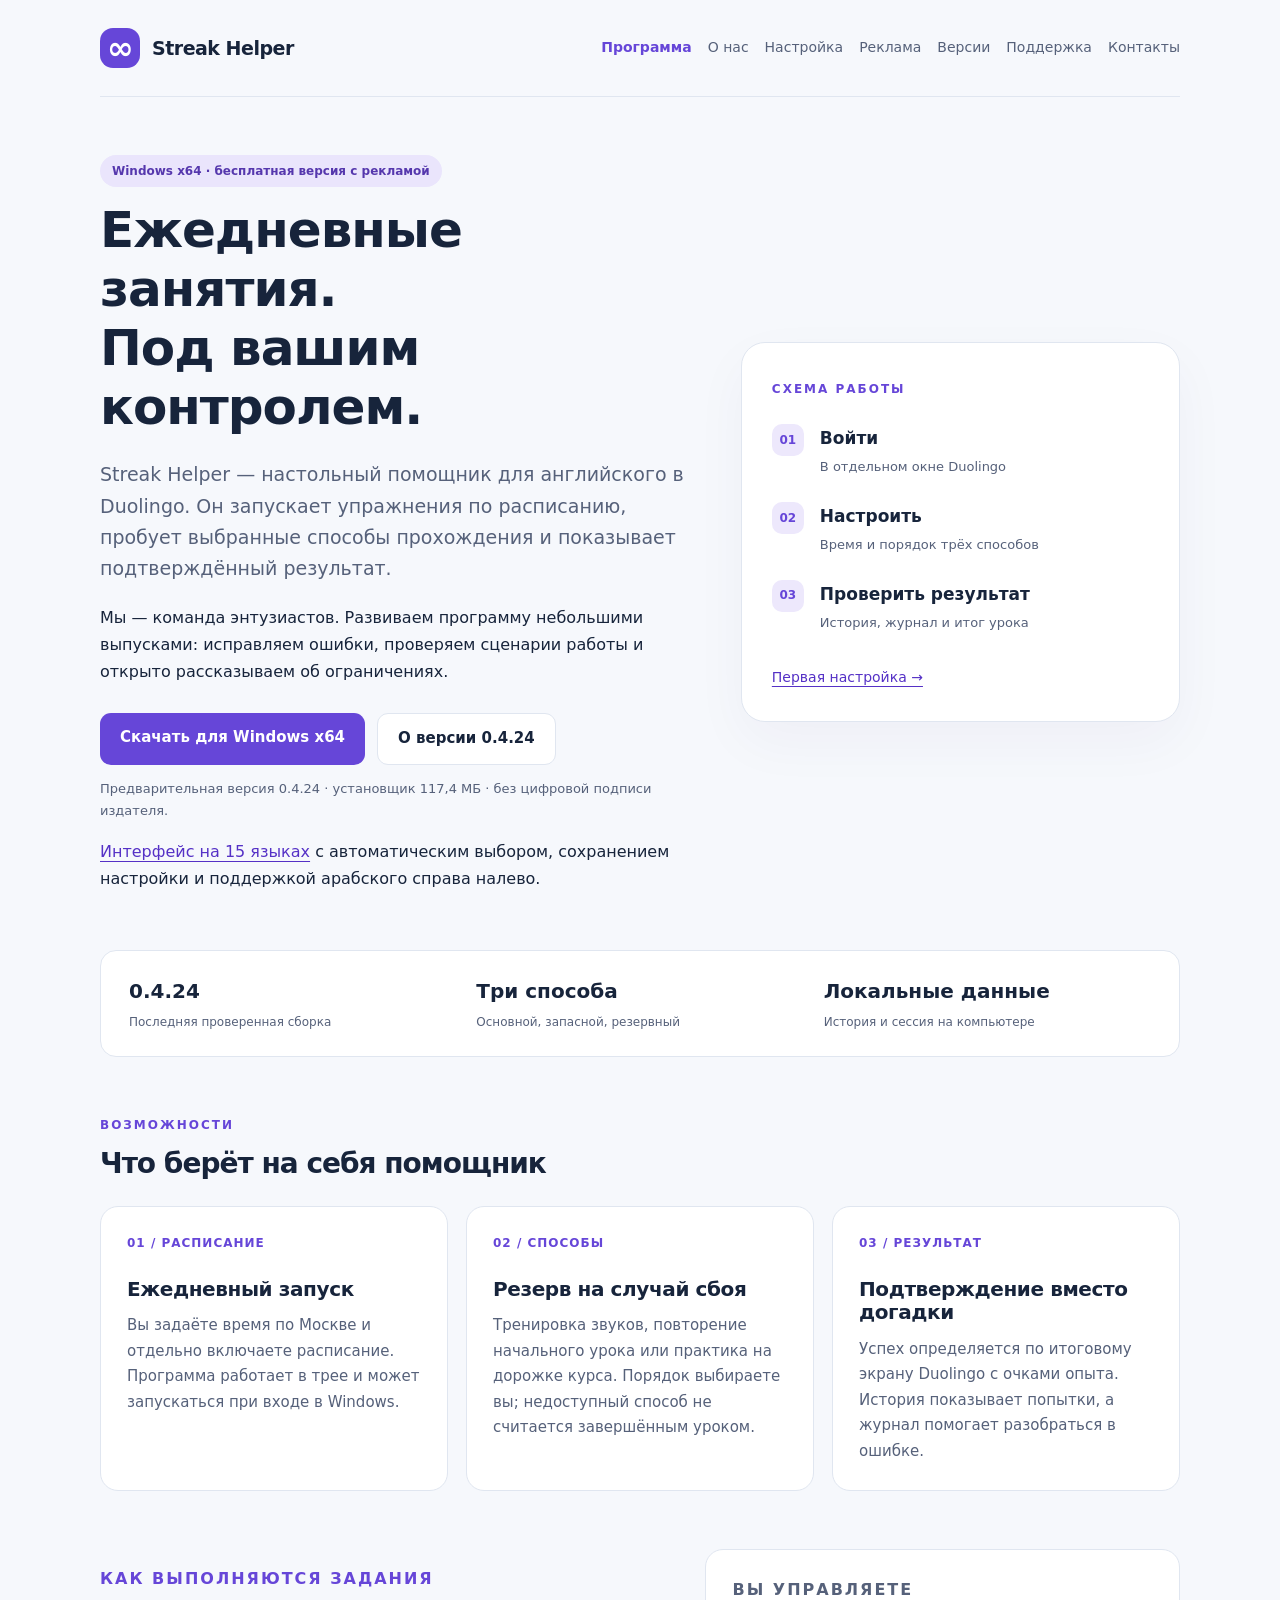
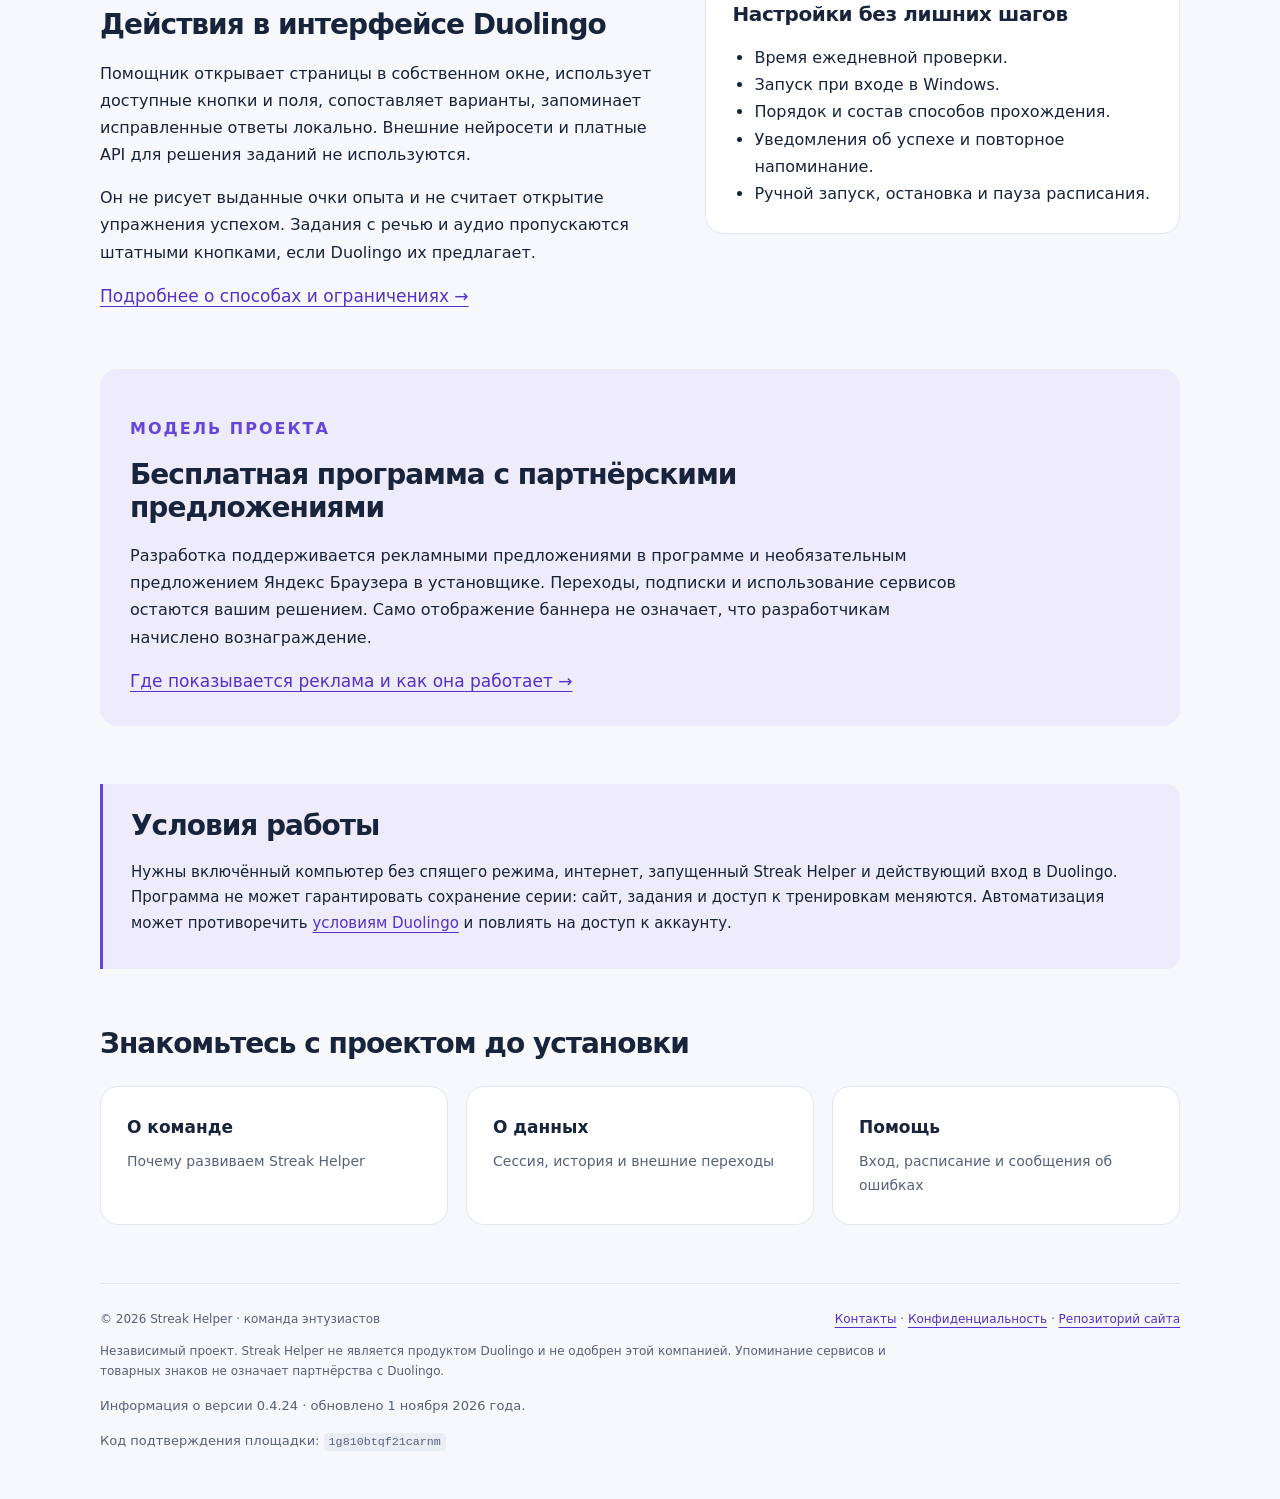
==== commit 3bfd5199: "Publish 0.4.24 download links and 15-language setup guide Link the verified Windows 0.4.24 installer" ====
--- a/index.html
+++ b/index.html
@@ -2,10 +2,10 @@
 <html lang="ru"><head><meta charset="utf-8"><meta name="viewport" content="width=device-width,initial-scale=1"><meta name="description" content="Streak Helper для Windows: расписание Duolingo, три способа прохождения, история результатов, настройки и прозрачное описание рекламы."><meta name="theme-color" content="#6646d8"><title>Помощник для ежедневных занятий — Streak Helper</title><link rel="canonical" href="https://streak-helper-windows.github.io/"><link rel="stylesheet" href="styles.css"></head>
 <body><a class="skip" href="#main">К содержимому</a><header class="top"><a class="brand" href="./"><span class="mark" aria-hidden="true">∞</span>Streak Helper</a><nav aria-label="Основная навигация"><a href="./" aria-current="page">Программа</a><a href="about.html">О нас</a><a href="guide.html">Настройка</a><a href="ads.html">Реклама</a><a href="releases.html">Версии</a><a href="support.html">Поддержка</a><a href="contacts.html">Контакты</a></nav></header>
 <main id="main">
-<section class="hero"><div><span class="pill">Windows x64 · бесплатная версия с рекламой</span><h1>Ежедневные занятия.<br>Под вашим контролем.</h1><p class="lead">Streak Helper — настольный помощник для английского в Duolingo. Он запускает упражнения по расписанию, пробует выбранные способы прохождения и показывает подтверждённый результат.</p><p>Мы — команда энтузиастов. Развиваем программу небольшими выпусками: исправляем ошибки, проверяем сценарии работы и открыто рассказываем об ограничениях.</p><div class="actions"><a class="button" href="https://github.com/ilya-88/streak-helper/releases/download/v0.4.23/StreakHelper-Setup-0.4.23-x64.exe">Скачать для Windows x64</a><a class="button secondary" href="releases.html">О версии 0.4.23</a></div><p class="small">Предварительная версия 0.4.23 · установщик 117,3 МБ · без цифровой подписи издателя.</p></div><div class="flow-card"><span class="eyebrow">Схема работы</span><ol class="flow"><li><strong>Войти</strong><span>В отдельном окне Duolingo</span></li><li><strong>Настроить</strong><span>Время и порядок трёх способов</span></li><li><strong>Проверить результат</strong><span>История, журнал и итог урока</span></li></ol><a href="guide.html#first-run">Первая настройка →</a></div></section>
-<section class="status-strip" aria-label="Статус проекта"><div><strong>0.4.23</strong><span>Последняя проверенная сборка</span></div><div><strong>Три способа</strong><span>Основной, запасной, резервный</span></div><div><strong>Локальные данные</strong><span>История и сессия на компьютере</span></div></section>
+<section class="hero"><div><span class="pill">Windows x64 · бесплатная версия с рекламой</span><h1>Ежедневные занятия.<br>Под вашим контролем.</h1><p class="lead">Streak Helper — настольный помощник для английского в Duolingo. Он запускает упражнения по расписанию, пробует выбранные способы прохождения и показывает подтверждённый результат.</p><p>Мы — команда энтузиастов. Развиваем программу небольшими выпусками: исправляем ошибки, проверяем сценарии работы и открыто рассказываем об ограничениях.</p><div class="actions"><a class="button" href="https://github.com/ilya-88/streak-helper/releases/download/v0.4.24/StreakHelper-Setup-0.4.24-x64.exe">Скачать для Windows x64</a><a class="button secondary" href="releases.html">О версии 0.4.24</a></div><p class="small">Предварительная версия 0.4.24 · установщик 117,4 МБ · без цифровой подписи издателя.</p><p><a href="guide.html#language">Интерфейс на 15 языках</a> с автоматическим выбором, сохранением настройки и поддержкой арабского справа налево.</p></div><div class="flow-card"><span class="eyebrow">Схема работы</span><ol class="flow"><li><strong>Войти</strong><span>В отдельном окне Duolingo</span></li><li><strong>Настроить</strong><span>Время и порядок трёх способов</span></li><li><strong>Проверить результат</strong><span>История, журнал и итог урока</span></li></ol><a href="guide.html#first-run">Первая настройка →</a></div></section>
+<section class="status-strip" aria-label="Статус проекта"><div><strong>0.4.24</strong><span>Последняя проверенная сборка</span></div><div><strong>Три способа</strong><span>Основной, запасной, резервный</span></div><div><strong>Локальные данные</strong><span>История и сессия на компьютере</span></div></section>
 <section class="section"><p class="eyebrow">Возможности</p><h2>Что берёт на себя помощник</h2><div class="grid"><article class="card"><span class="number">01 / РАСПИСАНИЕ</span><h3>Ежедневный запуск</h3><p>Вы задаёте время по Москве и отдельно включаете расписание. Программа работает в трее и может запускаться при входе в Windows.</p></article><article class="card"><span class="number">02 / СПОСОБЫ</span><h3>Резерв на случай сбоя</h3><p>Тренировка звуков, повторение начального урока или практика на дорожке курса. Порядок выбираете вы; недоступный способ не считается завершённым уроком.</p></article><article class="card"><span class="number">03 / РЕЗУЛЬТАТ</span><h3>Подтверждение вместо догадки</h3><p>Успех определяется по итоговому экрану Duolingo с очками опыта. История показывает попытки, а журнал помогает разобраться в ошибке.</p></article></div></section>
 <section class="split-section section"><div><p class="eyebrow">Как выполняются задания</p><h2>Действия в интерфейсе Duolingo</h2><p>Помощник открывает страницы в собственном окне, использует доступные кнопки и поля, сопоставляет варианты, запоминает исправленные ответы локально. Внешние нейросети и платные API для решения заданий не используются.</p><p>Он не рисует выданные очки опыта и не считает открытие упражнения успехом. Задания с речью и аудио пропускаются штатными кнопками, если Duolingo их предлагает.</p><a href="guide.html#methods">Подробнее о способах и ограничениях →</a></div><div class="card"><p class="eyebrow">Вы управляете</p><h3>Настройки без лишних шагов</h3><ul><li>Время ежедневной проверки.</li><li>Запуск при входе в Windows.</li><li>Порядок и состав способов прохождения.</li><li>Уведомления об успехе и повторное напоминание.</li><li>Ручной запуск, остановка и пауза расписания.</li></ul></div></section>
 <section class="section funding"><p class="eyebrow">Модель проекта</p><h2>Бесплатная программа с партнёрскими предложениями</h2><p>Разработка поддерживается рекламными предложениями в программе и необязательным предложением Яндекс Браузера в установщике. Переходы, подписки и использование сервисов остаются вашим решением. Само отображение баннера не означает, что разработчикам начислено вознаграждение.</p><a href="ads.html">Где показывается реклама и как она работает →</a></section>
 <aside class="notice"><h2>Условия работы</h2><p>Нужны включённый компьютер без спящего режима, интернет, запущенный Streak Helper и действующий вход в Duolingo. Программа не может гарантировать сохранение серии: сайт, задания и доступ к тренировкам меняются. Автоматизация может противоречить <a href="https://www.duolingo.com/terms">условиям Duolingo</a> и повлиять на доступ к аккаунту.</p></aside><section class="section"><h2>Знакомьтесь с проектом до установки</h2><div class="link-grid"><a class="card" href="about.html"><strong>О команде</strong><span>Почему развиваем Streak Helper</span></a><a class="card" href="privacy.html"><strong>О данных</strong><span>Сессия, история и внешние переходы</span></a><a class="card" href="support.html"><strong>Помощь</strong><span>Вход, расписание и сообщения об ошибках</span></a></div></section></main>
-<footer><div class="footer-row"><span>© 2026 Streak Helper · команда энтузиастов</span><span><a href="contacts.html">Контакты</a> · <a href="privacy.html">Конфиденциальность</a> · <a href="https://github.com/streak-helper-windows/streak-helper-windows.github.io">Репозиторий сайта</a></span></div><p>Независимый проект. Streak Helper не является продуктом Duolingo и не одобрен этой компанией. Упоминание сервисов и товарных знаков не означает партнёрства с Duolingo.</p><p class="small">Информация о версии 0.4.23 · обновлено 31 октября 2026 года.</p><p class="small" id="site-verification">Код подтверждения площадки: <code>1g810btqf21carnm</code></p></footer></body></html>
+<footer><div class="footer-row"><span>© 2026 Streak Helper · команда энтузиастов</span><span><a href="contacts.html">Контакты</a> · <a href="privacy.html">Конфиденциальность</a> · <a href="https://github.com/streak-helper-windows/streak-helper-windows.github.io">Репозиторий сайта</a></span></div><p>Независимый проект. Streak Helper не является продуктом Duolingo и не одобрен этой компанией. Упоминание сервисов и товарных знаков не означает партнёрства с Duolingo.</p><p class="small">Информация о версии 0.4.24 · обновлено 1 ноября 2026 года.</p><p class="small" id="site-verification">Код подтверждения площадки: <code>1g810btqf21carnm</code></p></footer></body></html>
